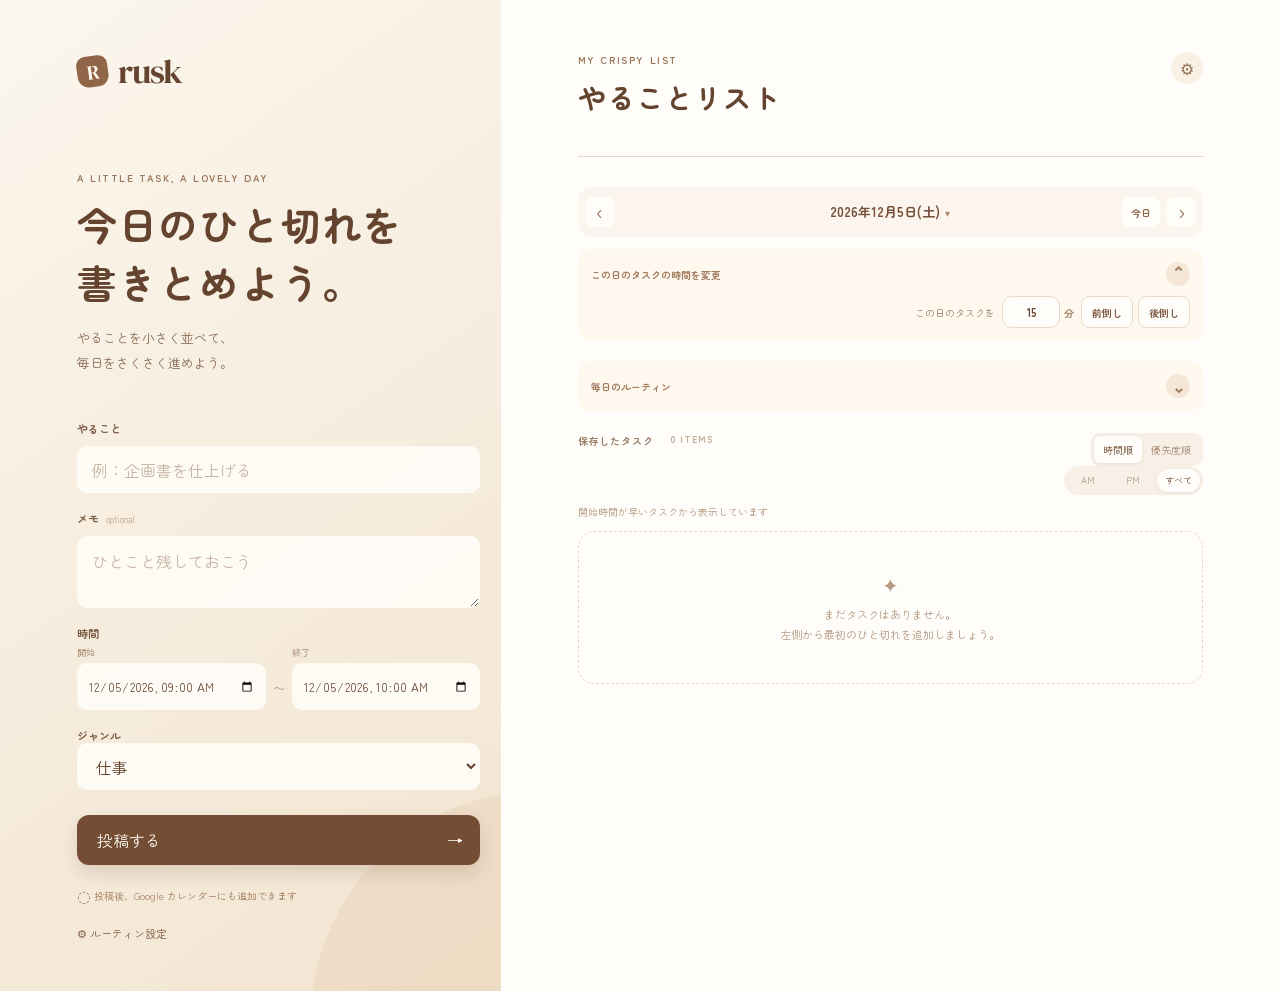
==== index.html @ 8db7dd6a "Add files via upload" ====
<!doctype html>
<html lang="ja">
  <head>
    <meta charset="UTF-8" />
    <meta name="viewport" content="width=device-width, initial-scale=1.0" />
    <meta name="theme-color" content="#f6efe3" />
    <title>rusk | やさしいタスク管理</title>
    <link rel="preconnect" href="https://fonts.googleapis.com" />
    <link rel="preconnect" href="https://fonts.gstatic.com" crossorigin />
    <link href="https://fonts.googleapis.com/css2?family=DM+Serif+Display&family=Zen+Maru+Gothic:wght@400;500;700&display=swap" rel="stylesheet" />
    <link rel="stylesheet" href="style.css" />
    <link rel="stylesheet" href="mobile.css" />
  </head>
  <body>
    <main class="app-shell">
      <aside class="composer-panel">
        <div class="mobile-topbar">
          <a class="brand" href="index.html" aria-label="rusk ホーム">
            <span class="brand-mark" aria-hidden="true">R</span>
            <span>rusk</span>
          </a>
          <div class="mobile-topbar-actions"><a class="mobile-settings" href="settings.html" aria-label="ルーティン設定">⚙</a><button id="open-composer" class="open-composer" type="button" aria-label="タスクを追加">＋</button></div>
        </div>
        <div class="composer-heading">
          <p class="eyebrow">A LITTLE TASK, A LOVELY DAY</p>
          <h1>今日のひと切れを<br />書きとめよう。</h1>
          <p>やることを小さく並べて、<br />毎日をさくさく進めよう。</p>
        </div>

        <form id="task-form" class="task-form">
          <div class="form-dialog-title"><span>タスクを追加</span><button id="close-composer" type="button" aria-label="閉じる">×</button></div>
          <label class="field-label" for="title">やること</label>
          <input id="title" name="title" type="text" maxlength="60" placeholder="例：企画書を仕上げる" required autocomplete="off" />

          <label class="field-label" for="memo">メモ <span>optional</span></label>
          <textarea id="memo" name="memo" maxlength="160" placeholder="ひとこと残しておこう"></textarea>

          <div>
            <span class="field-label">時間</span>
            <div class="time-row">
              <label><span>開始</span><input id="start-time" name="startTime" type="datetime-local" required /></label>
              <span class="time-dash" aria-hidden="true">〜</span>
              <label><span>終了</span><input id="end-time" name="endTime" type="datetime-local" required /></label>
            </div>
          </div>
          <div>
            <label class="field-label" for="genre">ジャンル</label>
            <select id="genre" name="genre">
              <option value="work">仕事</option>
              <option value="personal">くらし</option>
              <option value="study">学び</option>
              <option value="important">大切なこと</option>
            </select>
          </div>
          <button class="submit-button" type="submit"><span>投稿する</span><span aria-hidden="true">→</span></button>
        </form>
        <p class="calendar-note"><span aria-hidden="true">◌</span> 投稿後、Google カレンダーにも追加できます</p>
        <a class="settings-link" href="settings.html"><span aria-hidden="true">⚙</span> ルーティン設定</a>
      </aside>

      <section class="tasks-panel" id="top">
        <header class="tasks-header">
          <div>
            <p class="eyebrow">MY CRISPY LIST</p>
            <h2>やることリスト</h2>
          </div>
          <a class="header-settings" href="settings.html" aria-label="ルーティン設定">⚙</a>
        </header>

        <section class="list-wrap" aria-labelledby="list-title">
          <nav class="date-navigation" aria-label="実施日を移動">
            <button id="previous-day" type="button" aria-label="前の日">‹</button>
            <div class="date-picker-wrap"><span class="date-select-control"><span class="date-page-label" id="date-page-label" aria-hidden="true"></span><input id="date-picker" type="date" aria-label="移動する日付" /></span></div>
            <div class="date-nav-actions"><button id="today-button" type="button">今日</button><button id="next-day" type="button" aria-label="次の日">›</button></div>
          </nav>
          <div class="bulk-time-shift" aria-label="この日のタスク時間を一括変更">
            <button id="bulk-shift-toggle" class="routine-toggle" type="button" aria-expanded="true" aria-controls="bulk-shift-content">
              <span id="bulk-shift-title">この日のタスクの時間を変更</span>
              <span class="routine-chevron" aria-hidden="true">⌄</span>
            </button>
            <div id="bulk-shift-content" class="bulk-time-shift-content">
              <span>この日のタスクを</span>
              <label><input id="shift-minutes" type="number" min="1" max="1440" step="1" value="15" inputmode="numeric" aria-label="移動する分数" />分</label>
              <div class="bulk-time-shift-actions"><button id="shift-earlier" type="button">前倒し</button><button id="shift-later" type="button">後倒し</button></div>
            </div>
          </div>
          <div class="routine-area" id="routine-area" hidden>
            <button id="routine-toggle" class="routine-toggle" type="button" aria-expanded="false" aria-controls="routine-content">
              <span>毎日のルーティン</span>
              <span class="routine-chevron" aria-hidden="true">⌄</span>
            </button>
            <div id="routine-content" class="routine-content" hidden>
              <div class="routine-filter" role="group" aria-label="ルーティンの時間帯">
                <button type="button" class="routine-filter-button is-active" data-period="morning">朝</button>
                <button type="button" class="routine-filter-button" data-period="daytime">昼</button>
                <button type="button" class="routine-filter-button" data-period="night">夜</button>
                <button type="button" class="routine-filter-button" data-period="other">その他</button>
              </div>
              <div id="routine-list" class="routine-list"></div>
            </div>
          </div>
          <div class="list-heading">
            <div class="section-label"><span id="list-title">保存したタスク</span><span id="task-count">0 ITEMS</span></div>
            <div class="sort-control" role="group" aria-label="タスクの表示順">
              <button type="button" class="sort-button is-active" data-sort="time">時間順</button>
              <button type="button" class="sort-button" data-sort="priority">優先度順</button>
            </div>
          </div>
          <div id="time-filter" class="time-filter" role="group" aria-label="時間帯で絞り込む"><button type="button" class="time-filter-button" data-time-period="am">AM</button><button type="button" class="time-filter-button" data-time-period="pm">PM</button><button type="button" class="time-filter-button is-active" data-time-period="all">すべて</button></div>
          <p class="sort-hint" id="sort-hint">開始時間が早いタスクから表示しています</p>
          <div id="task-list" class="task-list" aria-live="polite"></div>
          <div id="empty-state" class="empty-state">
            <span aria-hidden="true">✦</span>
            <p>まだタスクはありません。<br />左側から最初のひと切れを追加しましょう。</p>
          </div>
        </section>
      </section>
    </main>
    <template id="task-template">
      <article class="task-card saved-card">
        <span class="drag-handle" aria-hidden="true">⠿</span>
        <button class="check-button" type="button" aria-label="完了にする"></button>
        <div class="task-content">
          <div class="card-top"><span class="genre-tag"></span></div>
          <h3></h3><p class="task-memo"></p>
          <button class="task-time-button" type="button" aria-expanded="false" aria-label="実施日時を変更"><span class="task-time-value"></span></button>
          <div class="time-editor" hidden><label>開始日時<input class="edit-start" type="datetime-local" aria-label="開始日時" /></label><span>〜</span><label>終了日時<input class="edit-end" type="datetime-local" aria-label="終了日時" /></label><button class="save-time-button" type="button">時間を変更</button></div>
        </div>
        <div class="task-actions">
          <div class="priority-move" aria-label="優先順位を変更">
            <button class="move-up-button" type="button" aria-label="優先順位を上げる">↑</button>
            <button class="move-down-button" type="button" aria-label="優先順位を下げる">↓</button>
          </div>
          <a class="calendar-button" target="_blank" rel="noopener noreferrer">Google Calendar <span aria-hidden="true">↗</span></a>
          <button class="delete-button" type="button" aria-label="タスクを削除">×</button>
        </div>
      </article>
    </template>
    <script src="script.js"></script>
  </body>
</html>
---- style.css ----
:root { --cream:#f7f0e5; --paper:#fffdf9; --toast:#e8d3b4; --brown:#64442f; --soft-brown:#9a765b; --line:#e8dac9; --green:#82967c; }
* { box-sizing:border-box; }
body { margin:0; overflow-x:hidden; color:var(--brown); background:var(--cream); font-family:"Zen Maru Gothic", sans-serif; }
button,input,textarea,select { font:inherit; }
button,a { -webkit-tap-highlight-color:transparent; }
.app-shell { min-height:100vh; display:grid; grid-template-columns:minmax(360px, .9fr) minmax(520px, 1.4fr); max-width:1440px; margin:auto; background:var(--paper); }
.composer-panel { position:relative; padding:48px clamp(36px,6vw,90px); background:linear-gradient(145deg,#fbf6ed 0%,#f2e4d0 100%); overflow:hidden; }
.composer-panel::after { content:""; position:absolute; width:460px; height:460px; right:-270px; bottom:-260px; border-radius:50%; background:rgba(197,151,107,.13); }
.brand { position:relative; z-index:1; display:inline-flex; align-items:center; gap:10px; color:var(--brown); font:34px "DM Serif Display",serif; text-decoration:none; letter-spacing:-1px; }
.brand-mark { display:grid; place-items:center; width:31px; height:31px; border-radius:9px 9px 11px 11px; color:#fffaf0; background:#8f6647; font:20px "DM Serif Display",serif; transform:rotate(-8deg); }
.composer-heading { position:relative; z-index:1; margin:76px 0 38px; }
.eyebrow { margin:0 0 10px; color:var(--soft-brown); font-size:10px; letter-spacing:.16em; font-weight:700; }
h1,h2,h3,p { margin-top:0; } h1,h2,h3 { font-weight:700; }
h1 { margin-bottom:16px; font-size:clamp(28px,3.1vw,43px); line-height:1.45; letter-spacing:.02em; } .composer-heading>p:last-child { margin:0; color:#896c55; font-size:13px; line-height:1.9; }
.task-form { position:relative; z-index:1; max-width:475px; display:grid; gap:10px; }.mobile-topbar { display:contents; }.open-composer,.form-dialog-title { display:none; }
.field-label { display:block; margin-top:7px; color:#7c5c45; font-size:11px; font-weight:700; } .field-label span { margin-left:4px; color:#b89d85; font-size:9px; font-weight:400; }
input,textarea,select { width:100%; border:1px solid transparent; border-radius:10px; outline:none; color:var(--brown); background:rgba(255,253,249,.88); transition:border .2s,box-shadow .2s; }
input,select { height:47px; padding:0 14px; } textarea { height:72px; resize:vertical; padding:12px 14px; } input::placeholder,textarea::placeholder { color:#c7b4a3; }
input:focus,textarea:focus,select:focus { border-color:#c49c77; box-shadow:0 0 0 3px rgba(196,156,119,.16); }
.field-row { display:grid; grid-template-columns:1.35fr 1fr; gap:12px; } input[type="datetime-local"] { font-size:12px; padding:0 10px; }
.time-row { display:grid; grid-template-columns:1fr auto 1fr; align-items:end; gap:7px; margin-top:5px; } .time-row label { display:grid; gap:4px; color:#a78870; font-size:9px; } .time-dash { padding-bottom:14px; color:#b0927b; font-size:12px; }
.submit-button { display:flex; justify-content:space-between; align-items:center; height:50px; margin-top:15px; padding:0 17px 0 20px; border:0; border-radius:12px; cursor:pointer; color:#fffaf2; background:#744d35; box-shadow:0 8px 18px rgba(100,68,47,.17); transition:transform .2s,background .2s; } .submit-button:hover { background:#593522; transform:translateY(-2px); }
.calendar-note { position:relative; z-index:1; margin:18px 0 0; color:#a27e61; font-size:10px; } .calendar-note span { font-size:16px; vertical-align:-2px; }.settings-link { position:relative; z-index:1; display:inline-block; margin-top:18px; color:#805e46; font-size:11px; text-decoration:none; }.settings-link:hover { text-decoration:underline; }
.tasks-panel { padding:52px clamp(35px,6vw,92px); background:var(--paper); }
.tasks-header { display:flex; justify-content:space-between; align-items:flex-start; padding-bottom:39px; border-bottom:1px solid var(--line); } h2 { margin:0; font-size:28px; letter-spacing:.04em; }.header-settings { display:grid; place-items:center; width:32px; height:32px; border-radius:50%; color:#947154; background:#f9f1e6; text-decoration:none; }
.list-wrap { margin-top:30px; } .list-heading { display:flex; justify-content:space-between; align-items:flex-start; gap:18px; } .section-label { display:flex; justify-content:space-between; gap:16px; margin-bottom:12px; color:#9d806a; font-size:10px; font-weight:700; letter-spacing:.09em; } .section-label span:last-child { color:#c0a995; font-size:9px; }.sort-control { display:flex; padding:3px; border-radius:9px; background:#f8f0e7; }.sort-button { padding:6px 9px; border:0; border-radius:6px; color:#ab8e77; background:transparent; font-size:10px; cursor:pointer; }.sort-button.is-active { color:#76553e; background:#fffdf9; box-shadow:0 1px 4px rgba(93,58,35,.1); }.sort-hint { margin:0 0 12px; color:#b69a84; font-size:10px; }
.date-navigation { display:flex; align-items:center; justify-content:space-between; margin-bottom:24px; padding:7px; border-radius:14px; background:#fbf5ed; }.date-navigation>button { width:34px; height:34px; border:0; border-radius:9px; color:#8c684e; background:#fffdfa; font-size:25px; line-height:1; cursor:pointer; }.date-navigation>div { display:flex; align-items:center; gap:9px; }.date-page-label { color:#754f38; font-size:13px; font-weight:700; }.date-navigation div button { border:0; color:#aa8971; background:transparent; font-size:9px; cursor:pointer; }.routine-area { margin-bottom:22px; padding:13px; border-radius:13px; background:#fff8ef; }.routine-area>p { margin:0 0 9px; color:#a27d60; font-size:10px; font-weight:700; }.routine-list { display:flex; flex-wrap:wrap; gap:7px; }.routine-button { padding:7px 10px; border:1px solid #ead9c5; border-radius:20px; color:#805d45; background:#fffdfa; font-size:10px; cursor:pointer; }.routine-button:hover { background:#f1dfca; }
.task-card { position:relative; border:1px solid var(--line); border-radius:16px; background:#fff; box-shadow:0 5px 14px rgba(93,58,35,.035); }
.card-top { display:flex; justify-content:space-between; align-items:center; gap:10px; } .genre-tag { display:inline-block; padding:4px 8px; border-radius:20px; color:#7c5b44; background:#f2e4d3; font-size:10px; font-weight:700; white-space:nowrap; } .genre-tag.personal { color:#766c4c; background:#edf0d9; } .genre-tag.study { color:#657689; background:#e4edf3; } .genre-tag.important { color:#995a46; background:#f7e1d7; } .card-date { color:#ad9079; font-size:10px; white-space:nowrap; }
.task-card h3 { margin:12px 0 6px; font-size:15px; letter-spacing:.02em; } .task-card p { margin:0; color:#a78b77; font-size:11px; line-height:1.65; }
.task-list { display:grid; gap:10px; } .saved-card { display:flex; align-items:flex-start; gap:12px; padding:16px 14px; } .saved-card[draggable="true"] { cursor:grab; } .saved-card.dragging { opacity:.4; border-style:dashed; } .drag-handle { margin-top:1px; color:#cbb29d; font-size:18px; line-height:20px; cursor:grab; }.task-content { min-width:0; flex:1; } .saved-card h3 { overflow:hidden; text-overflow:ellipsis; white-space:nowrap; }
.check-button { flex:none; width:20px; height:20px; margin-top:2px; border:1.5px solid #c7ab91; border-radius:50%; cursor:pointer; background:#fff; transition:.18s; } .check-button:hover { background:#f1dfca; } .saved-card.completed { opacity:.55; } .saved-card.completed .check-button { border-color:var(--green); background:var(--green); box-shadow:inset 0 0 0 4px #fff; } .saved-card.completed h3 { text-decoration:line-through; }
.task-actions { display:flex; align-items:center; gap:7px; margin-left:auto; }.edit-time-button { padding:0; border:0; color:#aa876c; background:transparent; font-size:9px; cursor:pointer; white-space:nowrap; }.edit-time-button:hover { text-decoration:underline; }.calendar-button { color:#947154; font-size:9px; text-decoration:none; white-space:nowrap; } .calendar-button:hover { text-decoration:underline; } .delete-button { width:21px; height:21px; border:0; border-radius:50%; color:#b49379; background:#f7f0e7; cursor:pointer; font-size:16px; line-height:1; }.time-editor { display:flex; align-items:center; gap:4px; margin-top:11px; color:#ad9079; font-size:10px; }.time-editor input { width:143px; height:30px; padding:0 5px; font-size:9px; }.save-time-button { height:30px; border:0; border-radius:7px; color:#fff; background:#896148; font-size:9px; cursor:pointer; }
.empty-state { padding:38px 10px; border:1px dashed var(--line); border-radius:16px; text-align:center; color:#b59a84; } .empty-state span { font-size:20px; } .empty-state p { margin:6px 0 0; font-size:11px; line-height:1.8; } .empty-state[hidden] { display:none; }
@media (max-width:800px) { .app-shell { display:block; } .composer-panel,.tasks-panel { padding:34px 25px; } .composer-heading { margin:45px 0 28px; } .tasks-header { padding-bottom:28px; } }
@media (max-width:420px) { .field-row { grid-template-columns:1fr; gap:0; } .list-heading { display:block; }.sort-control { width:max-content; margin-bottom:10px; }.calendar-button { font-size:0; } .calendar-button span { font-size:13px; } }
.settings-shell { min-height:100vh; padding:45px max(24px, calc((100% - 980px) / 2)); background:linear-gradient(140deg,#fbf6ed,#f2e4d0); }.settings-header { display:flex; justify-content:space-between; align-items:center; }.back-link { color:#805e46; font-size:11px; text-decoration:none; }.settings-content { max-width:680px; margin:74px auto; }.settings-content h1 { margin-bottom:10px; }.settings-lead { color:#8d6e58; font-size:13px; line-height:1.8; }.settings-card { margin-top:22px; padding:25px; border:1px solid rgba(225,203,178,.8); border-radius:17px; background:#fffdfa; }.settings-card h2 { margin-bottom:8px; font-size:16px; }.settings-card>p,.routine-card-heading p { color:#a38671; font-size:11px; line-height:1.7; }.default-time-row { display:flex; align-items:end; gap:9px; margin-top:19px; }.default-time-row label { display:grid; gap:5px; color:#94755e; font-size:10px; }.default-time-row input { width:124px; height:42px; }.default-time-row>span { padding-bottom:13px; color:#b29279; }.default-time-row button,.routine-card-heading>button { height:42px; margin-left:auto; padding:0 18px; border:0; border-radius:9px; color:#fffaf2; background:#744d35; cursor:pointer; font-size:11px; }.routine-card-heading { display:flex; justify-content:space-between; gap:16px; align-items:center; }.routine-card-heading>button { height:33px; margin:0; }.routine-settings { display:grid; gap:9px; margin-top:18px; }.routine-editor { padding:12px; border:1px solid #ede0d1; border-radius:11px; background:#fff; }.routine-editor-top,.routine-editor-details { display:flex; align-items:center; gap:8px; }.routine-editor-top input[type="checkbox"] { width:15px; height:15px; accent-color:#8d6449; }.routine-title { height:32px; flex:1; padding:0 8px; border-color:#f0e4d7; font-size:11px; }.remove-routine { border:0; color:#b08367; background:transparent; font-size:10px; cursor:pointer; }.routine-editor-details { margin:10px 0 0 23px; color:#b08d73; font-size:10px; }.routine-editor-details select,.routine-editor-details input { width:auto; height:31px; padding:0 7px; border-color:#f0e4d7; font-size:10px; }.routine-editor-details input { width:90px; } @media (max-width:520px) { .settings-shell { padding:30px 20px; }.settings-content { margin:50px auto; }.default-time-row { flex-wrap:wrap; }.default-time-row button { margin-left:0; }.time-editor { flex-wrap:wrap; }.time-editor input { width:calc(50% - 30px); }.routine-editor-details { flex-wrap:wrap; } }

/* Routine time-of-day filter */
.routine-area-heading { display:flex; align-items:center; justify-content:space-between; gap:12px; margin-bottom:9px; }
.routine-area-heading > p { margin:0; color:#a27d60; font-size:10px; font-weight:700; }
.routine-filter { display:flex; gap:3px; padding:3px; border-radius:999px; background:#f4e7d8; }
.routine-filter-button { min-width:38px; padding:5px 8px; border:0; border-radius:999px; color:#9b7960; background:transparent; font-size:9px; cursor:pointer; }
.routine-filter-button.is-active { color:#754f38; background:#fffdfa; box-shadow:0 1px 4px rgba(93,58,35,.1); }
.routine-empty { width:100%; margin:2px 0 0; color:#b08e75; font-size:10px; }
.mobile-topbar-actions { display:flex; align-items:center; gap:8px; }
.mobile-settings { display:none; place-items:center; width:38px; height:38px; border-radius:50%; color:#7a5842; background:#f2e4d3; font-size:18px; text-decoration:none; }
.routine-period-picker { display:flex; align-items:center; gap:10px; margin:10px 0 0 23px; padding:0; border:0; color:#94755e; }
.routine-period-picker legend { float:left; margin-right:2px; font-size:10px; }
.routine-period-picker label { display:flex; align-items:center; gap:4px; font-size:10px; cursor:pointer; }
.routine-period-picker input { width:14px; height:14px; margin:0; accent-color:#8d6449; }

/* Collapsible daily routines */
.routine-toggle { display:flex; align-items:center; justify-content:space-between; width:100%; padding:0; border:0; color:#a27d60; background:transparent; font-size:10px; font-weight:700; cursor:pointer; }
.routine-chevron { display:inline-grid; place-items:center; width:24px; height:24px; border-radius:50%; background:#f4e7d8; font-size:16px; transition:transform .2s ease; }
.routine-toggle[aria-expanded="true"] .routine-chevron { transform:rotate(180deg); }
.routine-content { margin-top:10px; }
.routine-content[hidden] { display:none; }
.routine-content .routine-filter { width:max-content; margin:0 0 10px auto; }
.priority-move { display:none; gap:4px; }
.priority-move button { display:grid; place-items:center; width:27px; height:27px; padding:0; border:1px solid #ead9c5; border-radius:8px; color:#805d45; background:#fffdfa; cursor:pointer; }
.priority-move button:disabled { opacity:.3; cursor:default; }

/* Date picker and task time controls */
.date-page-label { color:#754f38; font-size:16px; font-weight:700; line-height:1.5; white-space:nowrap; }
.date-picker-wrap { position:relative; }
.date-select-control { position:relative; display:inline-flex; align-items:center; min-height:36px; cursor:pointer; }
.date-select-control::after { content:"▾"; margin-left:5px; color:#aa8971; font-size:10px; }
.date-picker-wrap .date-select-control input[type="date"] { position:absolute; inset:0; z-index:2; width:100%; height:100%; margin:0; padding:0; border:0; opacity:.001; cursor:pointer; -webkit-appearance:none; appearance:none; }
.date-navigation .date-nav-actions { display:flex; gap:6px; }
.date-navigation .date-nav-actions button { display:grid; place-items:center; width:34px; height:34px; padding:0; border:0; border-radius:9px; color:#8c684e; background:#fffdfa; cursor:pointer; }
.date-navigation .date-nav-actions #today-button { width:42px; font-size:11px; font-weight:700; }
.date-navigation .date-nav-actions #next-day { font-size:25px; line-height:1; }

/* Refined settings actions and centered date navigation */
.back-link { font-size:13px; }
.default-time-row input { font-size:14px; }
.routine-heading-actions { display:flex; align-items:center; gap:8px; margin-left:auto; }
.routine-card-heading .routine-heading-actions button { height:36px; margin:0; padding:0 14px; border:0; border-radius:9px; color:#fffaf2; background:#744d35; font-size:11px; font-weight:700; cursor:pointer; transition:background-color .16s ease, transform .16s ease, box-shadow .16s ease; }
.routine-card-heading .routine-heading-actions #add-routine { color:#744d35; background:#f2e4d3; }
.routine-card-heading .routine-heading-actions #add-routine:hover { background:#e7d1b9; }
.routine-card-heading .routine-heading-actions #add-routine:active { color:#fffaf2; background:#8f6647; transform:scale(.96); box-shadow:inset 0 2px 5px rgba(70,42,24,.18); }
.date-navigation { display:grid; grid-template-columns:1fr auto 1fr; align-items:center; justify-content:normal; }
.date-navigation > #previous-day { justify-self:start; width:30px; height:30px; border-radius:8px; font-size:20px; }
.date-navigation .date-picker-wrap { justify-self:center; }
.date-page-label { font-size:13px; }
.date-navigation .date-nav-actions { justify-self:end; }
.date-navigation .date-nav-actions button { width:30px; height:30px; border-radius:8px; }
.date-navigation .date-nav-actions #today-button { width:38px; font-size:10px; }
.date-navigation .date-nav-actions #next-day { font-size:20px; }
.bulk-time-shift { margin:-12px 0 20px; padding:13px; border-radius:13px; color:#9d806a; background:#fff8ef; font-size:10px; }
.bulk-time-shift-content { display:flex; align-items:center; justify-content:flex-end; gap:7px; margin-top:10px; }
.bulk-time-shift-content[hidden] { display:none; }
.bulk-time-shift label { display:flex; align-items:center; gap:4px; font-weight:700; }
.bulk-time-shift input { width:58px; height:32px; padding:0 7px; border-color:#ead9c5; background:#fffdfa; text-align:right; font-size:11px; }
.bulk-time-shift-actions { display:flex; gap:5px; }
.bulk-time-shift-actions button { height:32px; padding:0 10px; border:1px solid #ead9c5; border-radius:8px; color:#805d45; background:#fffdfa; font-size:10px; font-weight:700; cursor:pointer; transition:background-color .16s ease,transform .16s ease; }
.bulk-time-shift-actions button:hover { background:#f1dfca; }
.bulk-time-shift-actions button:active { background:#e5cdb4; transform:scale(.96); }
.task-time-button { display:flex; align-items:baseline; gap:8px; margin-top:10px; padding:0; border:0; color:#9b7960; background:transparent; font-size:15px; line-height:1.6; cursor:pointer; }
.time-editor { display:grid; grid-template-columns:1fr auto 1fr; align-items:end; gap:7px; margin-top:9px; color:#ad9079; font-size:11px; }
.time-editor[hidden] { display:none; }
.time-editor label { display:grid; gap:3px; }
.time-editor input { width:100%; height:36px; padding:0 7px; font-size:11px; }
.save-time-button { grid-column:3; height:32px; border:0; border-radius:7px; color:#AB8E77; background:#F8F0E7; font-size:11px; font-weight:700; cursor:pointer; }
.time-filter { display:flex; width:max-content; gap:3px; margin:0 0 9px auto; padding:3px; border-radius:999px; background:#f8f0e7; }
.time-filter[hidden] { display:none; }
.time-filter-button { min-width:42px; padding:5px 8px; border:0; border-radius:999px; color:#ab8e77; background:transparent; font-size:9px; cursor:pointer; }
.time-filter-button.is-active { color:#76553e; background:#fffdf9; box-shadow:0 1px 4px rgba(93,58,35,.1); }
---- mobile.css ----
body { overflow-x:hidden; }
.routine-time-row { display:flex; align-items:center; gap:5px; }
.routine-time-row > span { min-width:21px; color:#97735b; font-weight:700; }

@media (max-width:600px) {
  body { min-width:0; font-size:16px; }
  .app-shell { display:flex; width:100%; min-height:100dvh; flex-direction:column; }
  .composer-panel { position:sticky; top:0; z-index:30; min-height:64px; padding:13px 18px; overflow:visible; background:#fffdf9; border-bottom:1px solid var(--line); box-shadow:0 3px 12px rgba(93,58,35,.06); }
  .composer-panel::after,.composer-heading,.calendar-note,.settings-link { display:none; }
  .mobile-topbar { display:flex; align-items:center; justify-content:space-between; }
  .brand { font-size:27px; }.brand-mark { width:27px; height:27px; font-size:18px; }
  .open-composer { display:grid; place-items:center; width:38px; height:38px; border:0; border-radius:50%; color:#fff; background:#744d35; font-size:25px; line-height:1; cursor:pointer; }
  .task-form { display:none; }
  .task-form.is-open { position:fixed; inset:0; z-index:20; display:grid; align-content:start; gap:13px; max-width:none; min-height:100dvh; padding:24px 20px calc(24px + env(safe-area-inset-bottom)); overflow-y:auto; background:rgba(255,253,249,.98); box-shadow:0 0 0 100vmax rgba(77,52,36,.34); }
  .form-dialog-title { display:flex; align-items:center; justify-content:space-between; margin-bottom:10px; color:#694832; font-size:18px; font-weight:700; }
  .form-dialog-title button { display:grid; place-items:center; width:34px; height:34px; border:0; border-radius:50%; color:#7a5842; background:#f2e4d3; font-size:24px; cursor:pointer; }
  .task-form .field-label { margin-top:5px; font-size:13px; }.task-form input,.task-form textarea,.task-form select { font-size:16px; }.task-form input,.task-form select { height:51px; }.task-form textarea { height:96px; }.time-row label { font-size:11px; }.time-row input[type="datetime-local"] { font-size:12px; }.submit-button { height:54px; margin-top:16px; font-size:16px; }
  .tasks-panel { min-height:calc(100dvh - 64px); padding:25px 16px calc(28px + env(safe-area-inset-bottom)); }.tasks-header { padding-bottom:22px; }.tasks-header h2 { font-size:24px; }.header-settings { display:none; }.date-navigation { margin-bottom:18px; }.date-page-label { font-size:17px; }.routine-button,.sort-button { font-size:12px; }.sort-hint,.section-label,.task-card p,.genre-tag,.edit-time-button,.calendar-button { font-size:11px; }.task-card h3 { font-size:16px; }.saved-card { gap:9px; padding:16px 12px; }.drag-handle { display:none; }.task-actions { flex-wrap:wrap; justify-content:flex-end; }.time-editor { flex-wrap:wrap; }.time-editor input { width:calc(50% - 26px); font-size:10px; }.empty-state p { font-size:12px; }
  .settings-shell { width:100%; min-height:100dvh; padding:30px 20px calc(30px + env(safe-area-inset-bottom)); }.settings-content { margin:50px auto; }.default-time-row { flex-wrap:wrap; }.default-time-row button { margin-left:0; }.routine-editor-details,.routine-time-row { flex-wrap:wrap; }.routine-editor-details select,.routine-editor-details input { font-size:12px; }
}

@media (max-width:600px) {
  .task-time-button { gap:7px; font-size:16px; }
  .time-editor { display:grid; grid-template-columns:1fr; }
  .time-editor[hidden] { display:none; }
  .time-editor > span { display:none; }
  .time-editor { gap:8px; font-size:13px; }
  .time-editor input[type="datetime-local"] { width:100%; min-height:44px; padding:0 8px; font-size:16px !important; line-height:44px; }
  .save-time-button { grid-column:1; width:100%; min-width:112px; font-size:12px; }
}

@media (max-width:600px) {
  .mobile-settings { display:grid; }
  .routine-area-heading { align-items:flex-start; flex-direction:column; }
  .routine-filter { width:100%; }
  .routine-filter-button { flex:1; min-width:0; padding:7px 5px; font-size:11px; }
  .routine-period-picker { flex-wrap:wrap; margin-left:23px; }
  .routine-period-picker legend { width:100%; margin-bottom:2px; }
}

@media (max-width:600px) {
  .saved-card h3 { white-space:normal !important; overflow:visible !important; text-overflow:clip !important; overflow-wrap:anywhere; line-height:1.4; }
  .priority-move { display:flex; }
  .saved-card { flex-wrap:wrap; }
  .task-actions { width:100%; margin-left:29px; justify-content:flex-end; }
  .routine-toggle { font-size:11px; }
  .routine-content .routine-filter { width:100%; margin:10px 0; }
  .routine-filter-button { flex:1; min-width:0; padding:7px 4px; font-size:11px; }
}

@media (max-width:600px) {
  .back-link { font-size:13px; }
  .default-time-row input { font-size:16px; }
  .routine-card-heading { align-items:flex-start; }
  .routine-heading-actions { flex:none; flex-direction:column; gap:6px; }
  .routine-card-heading .routine-heading-actions button { width:82px; padding:0 8px; }
  .date-page-label { font-size:14px; }
  .date-navigation { grid-template-columns:1fr auto 1fr; gap:5px; }
  .date-navigation .date-nav-actions { gap:4px; }
}

/* Prevent Safari from auto-zooming focused controls on iPhone. */
@media (max-width:600px) {
  input,
  textarea,
  select { font-size:16px !important; }

  button,
  a,
  input,
  textarea,
  select { touch-action:manipulation; }

  .bulk-time-shift { margin:-8px 0 18px; padding:13px; border-radius:13px; background:#fff8ef; font-size:12px; }
  .bulk-time-shift-content { flex-wrap:wrap; justify-content:center; gap:6px; }
  .bulk-time-shift input { width:62px; height:38px; font-size:16px !important; }
  .bulk-time-shift-actions { width:100%; }
  .bulk-time-shift-actions button { flex:1; height:38px; font-size:12px; }
}
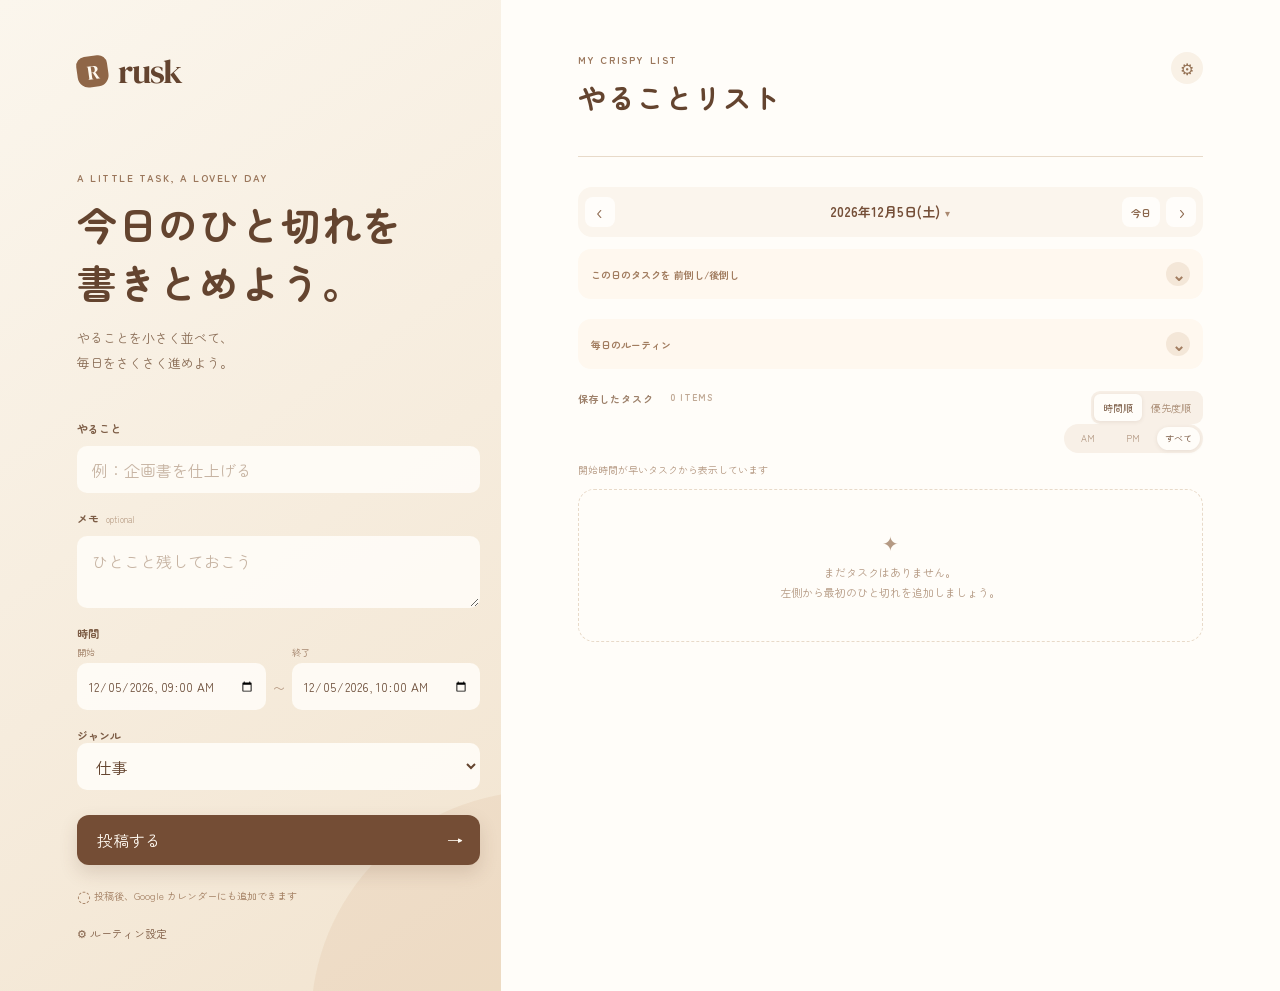
==== commit 4e129a13: "Add files via upload" ====
--- a/index.html
+++ b/index.html
@@ -74,11 +74,11 @@
             <div class="date-nav-actions"><button id="today-button" type="button">今日</button><button id="next-day" type="button" aria-label="次の日">›</button></div>
           </nav>
           <div class="bulk-time-shift" aria-label="この日のタスク時間を一括変更">
-            <button id="bulk-shift-toggle" class="routine-toggle" type="button" aria-expanded="true" aria-controls="bulk-shift-content">
-              <span id="bulk-shift-title">この日のタスクの時間を変更</span>
+            <button id="bulk-shift-toggle" class="routine-toggle" type="button" aria-expanded="false" aria-controls="bulk-shift-content">
+              <span id="bulk-shift-title">この日のタスクを 前倒し/後倒し</span>
               <span class="routine-chevron" aria-hidden="true">⌄</span>
             </button>
-            <div id="bulk-shift-content" class="bulk-time-shift-content">
+            <div id="bulk-shift-content" class="bulk-time-shift-content" hidden>
               <span>この日のタスクを</span>
               <label><input id="shift-minutes" type="number" min="1" max="1440" step="1" value="15" inputmode="numeric" aria-label="移動する分数" />分</label>
               <div class="bulk-time-shift-actions"><button id="shift-earlier" type="button">前倒し</button><button id="shift-later" type="button">後倒し</button></div>
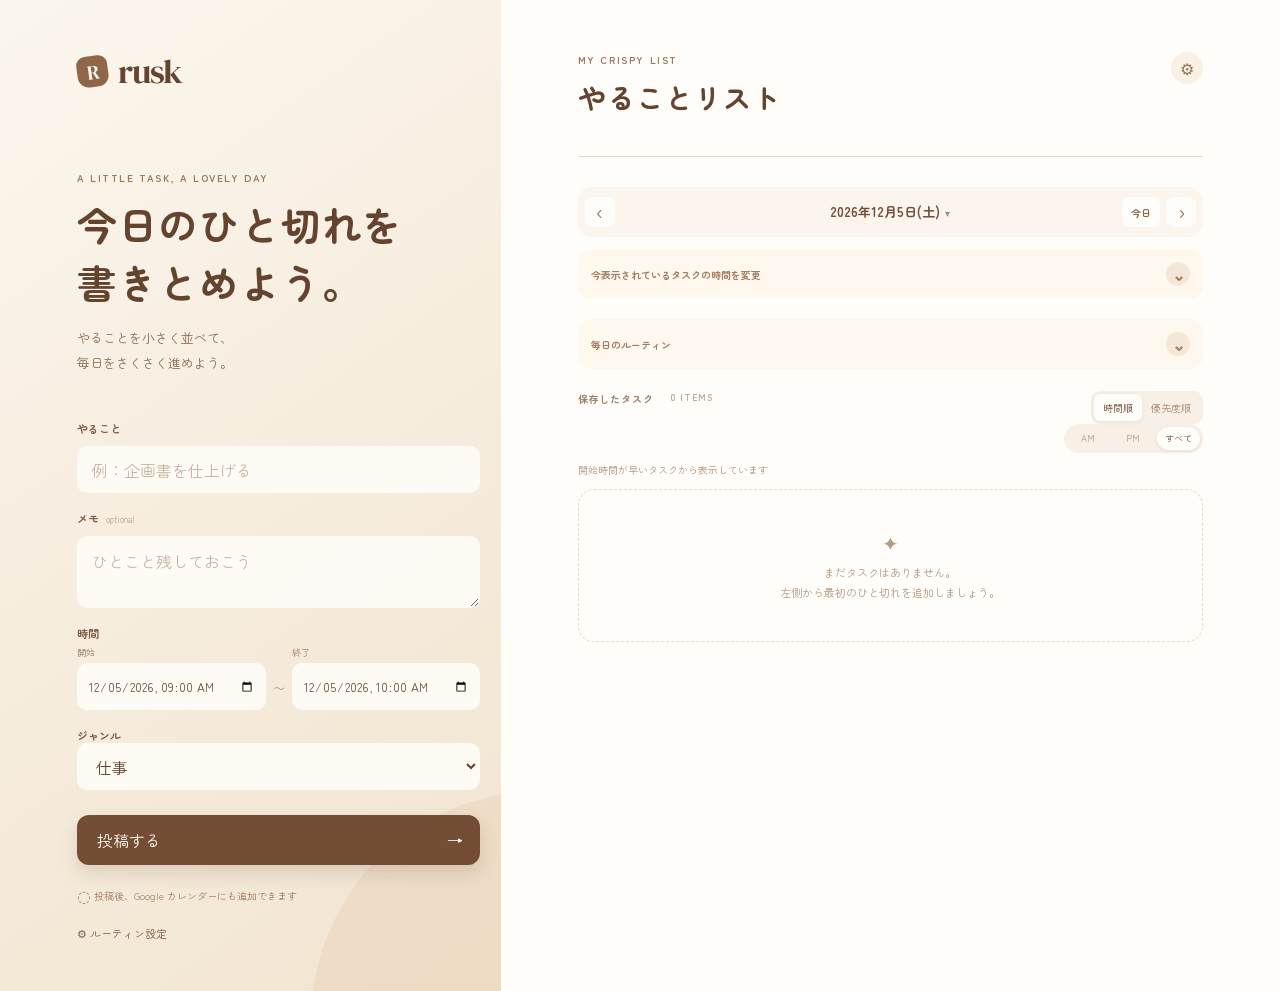
==== commit 80e44358: "Add files via upload" ====
--- a/index.html
+++ b/index.html
@@ -8,8 +8,8 @@
     <link rel="preconnect" href="https://fonts.googleapis.com" />
     <link rel="preconnect" href="https://fonts.gstatic.com" crossorigin />
     <link href="https://fonts.googleapis.com/css2?family=DM+Serif+Display&family=Zen+Maru+Gothic:wght@400;500;700&display=swap" rel="stylesheet" />
-    <link rel="stylesheet" href="style.css" />
-    <link rel="stylesheet" href="mobile.css" />
+    <link rel="stylesheet" href="style.css?v=2" />
+    <link rel="stylesheet" href="mobile.css?v=2" />
   </head>
   <body>
     <main class="app-shell">
@@ -73,13 +73,13 @@
             <div class="date-picker-wrap"><span class="date-select-control"><span class="date-page-label" id="date-page-label" aria-hidden="true"></span><input id="date-picker" type="date" aria-label="移動する日付" /></span></div>
             <div class="date-nav-actions"><button id="today-button" type="button">今日</button><button id="next-day" type="button" aria-label="次の日">›</button></div>
           </nav>
-          <div class="bulk-time-shift" aria-label="この日のタスク時間を一括変更">
+          <div class="bulk-time-shift" aria-label="今表示されているタスクの時間を一括変更">
             <button id="bulk-shift-toggle" class="routine-toggle" type="button" aria-expanded="false" aria-controls="bulk-shift-content">
-              <span id="bulk-shift-title">この日のタスクを 前倒し/後倒し</span>
+              <span id="bulk-shift-title">今表示されているタスクの時間を変更</span>
               <span class="routine-chevron" aria-hidden="true">⌄</span>
             </button>
             <div id="bulk-shift-content" class="bulk-time-shift-content" hidden>
-              <span>この日のタスクを</span>
+              <span>表示中のタスクを</span>
               <label><input id="shift-minutes" type="number" min="1" max="1440" step="1" value="15" inputmode="numeric" aria-label="移動する分数" />分</label>
               <div class="bulk-time-shift-actions"><button id="shift-earlier" type="button">前倒し</button><button id="shift-later" type="button">後倒し</button></div>
             </div>
--- a/style.css
+++ b/style.css
@@ -97,6 +97,16 @@
 .bulk-time-shift-actions button { height:32px; padding:0 10px; border:1px solid #ead9c5; border-radius:8px; color:#805d45; background:#fffdfa; font-size:10px; font-weight:700; cursor:pointer; transition:background-color .16s ease,transform .16s ease; }
 .bulk-time-shift-actions button:hover { background:#f1dfca; }
 .bulk-time-shift-actions button:active { background:#e5cdb4; transform:scale(.96); }
+.routine-period-section { display:grid; gap:9px; }
+.routine-period-section + .routine-period-section { margin-top:22px; }
+.routine-period-heading { margin:0; padding-bottom:7px; border-bottom:1px solid #ede0d1; color:#805d45; font-size:13px; }
+.routine-period-empty { margin:0; padding:8px 2px; color:#b08e75; font-size:10px; }
+.routine-order-actions { display:flex; gap:3px; }
+.routine-order-actions button { display:grid; place-items:center; width:27px; height:27px; padding:0; border:1px solid #ead9c5; border-radius:7px; color:#805d45; background:#fffdfa; cursor:pointer; }
+.routine-order-actions button:disabled { opacity:.3; cursor:default; }
+.history-clear-area { margin-top:25px; padding-top:18px; border-top:1px solid #ede0d1; text-align:right; }
+.history-clear-area button { padding:9px 12px; border:1px solid #dfc5b9; border-radius:9px; color:#a05f50; background:#fff8f4; font-size:10px; cursor:pointer; }
+.history-clear-area button:hover { background:#f8e7df; }
 .task-time-button { display:flex; align-items:baseline; gap:8px; margin-top:10px; padding:0; border:0; color:#9b7960; background:transparent; font-size:15px; line-height:1.6; cursor:pointer; }
 .time-editor { display:grid; grid-template-columns:1fr auto 1fr; align-items:end; gap:7px; margin-top:9px; color:#ad9079; font-size:11px; }
 .time-editor[hidden] { display:none; }
--- a/mobile.css
+++ b/mobile.css
@@ -76,4 +76,9 @@
   .bulk-time-shift input { width:62px; height:38px; font-size:16px !important; }
   .bulk-time-shift-actions { width:100%; }
   .bulk-time-shift-actions button { flex:1; height:38px; font-size:12px; }
+  .routine-editor-top { flex-wrap:wrap; }
+  .routine-order-actions { margin-left:23px; }
+  .routine-order-actions button { width:34px; height:34px; }
+  .history-clear-area { text-align:left; }
+  .history-clear-area button { width:100%; min-height:42px; font-size:12px; }
 }
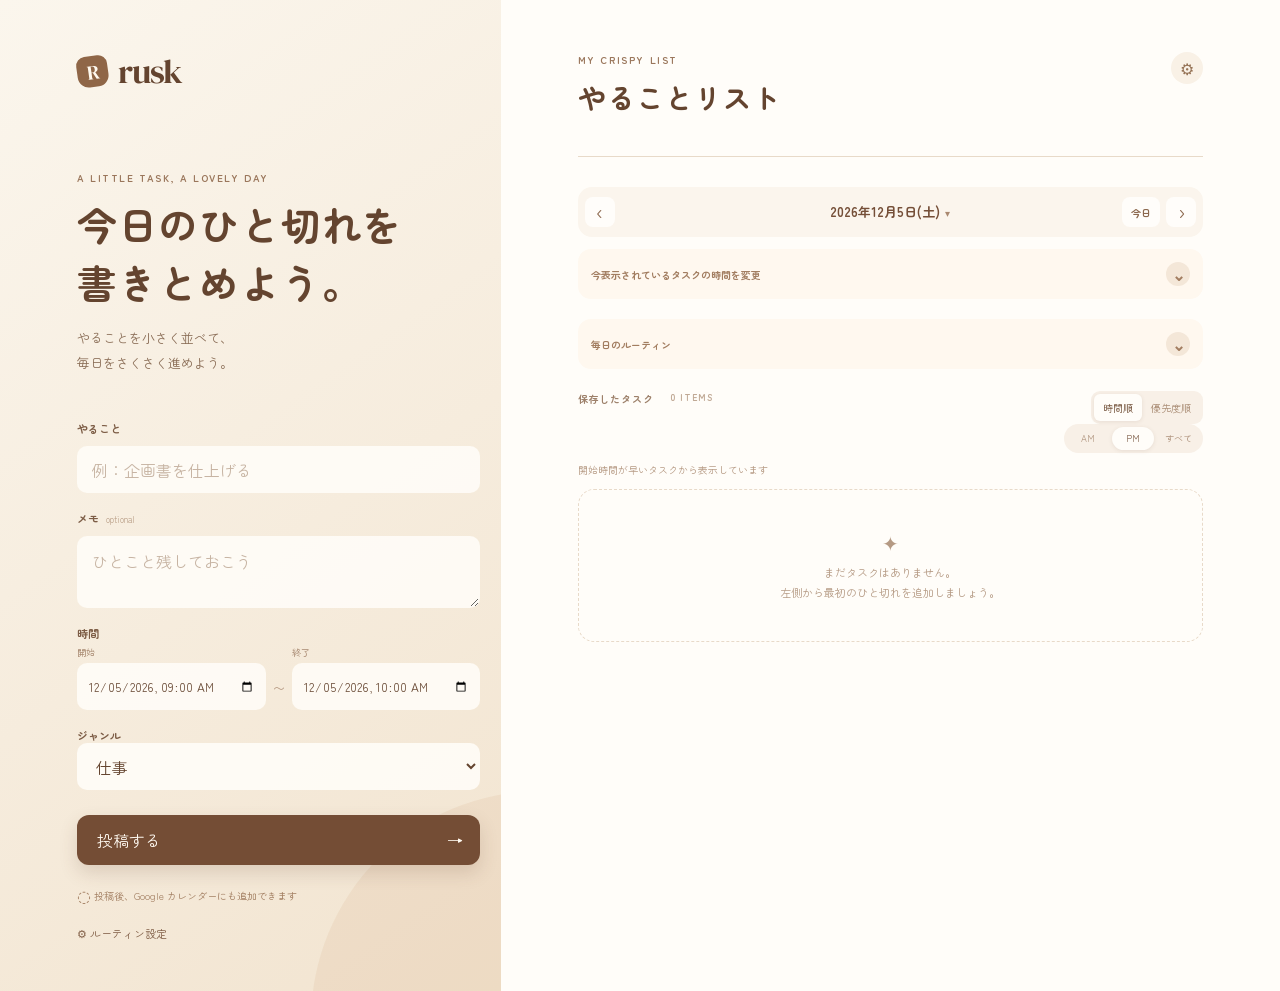
==== commit d9a37e8c: "Add files via upload" ====
--- a/index.html
+++ b/index.html
@@ -136,6 +136,6 @@
         </div>
       </article>
     </template>
-    <script src="script.js"></script>
+    <script src="script.js?v=3"></script>
   </body>
 </html>
